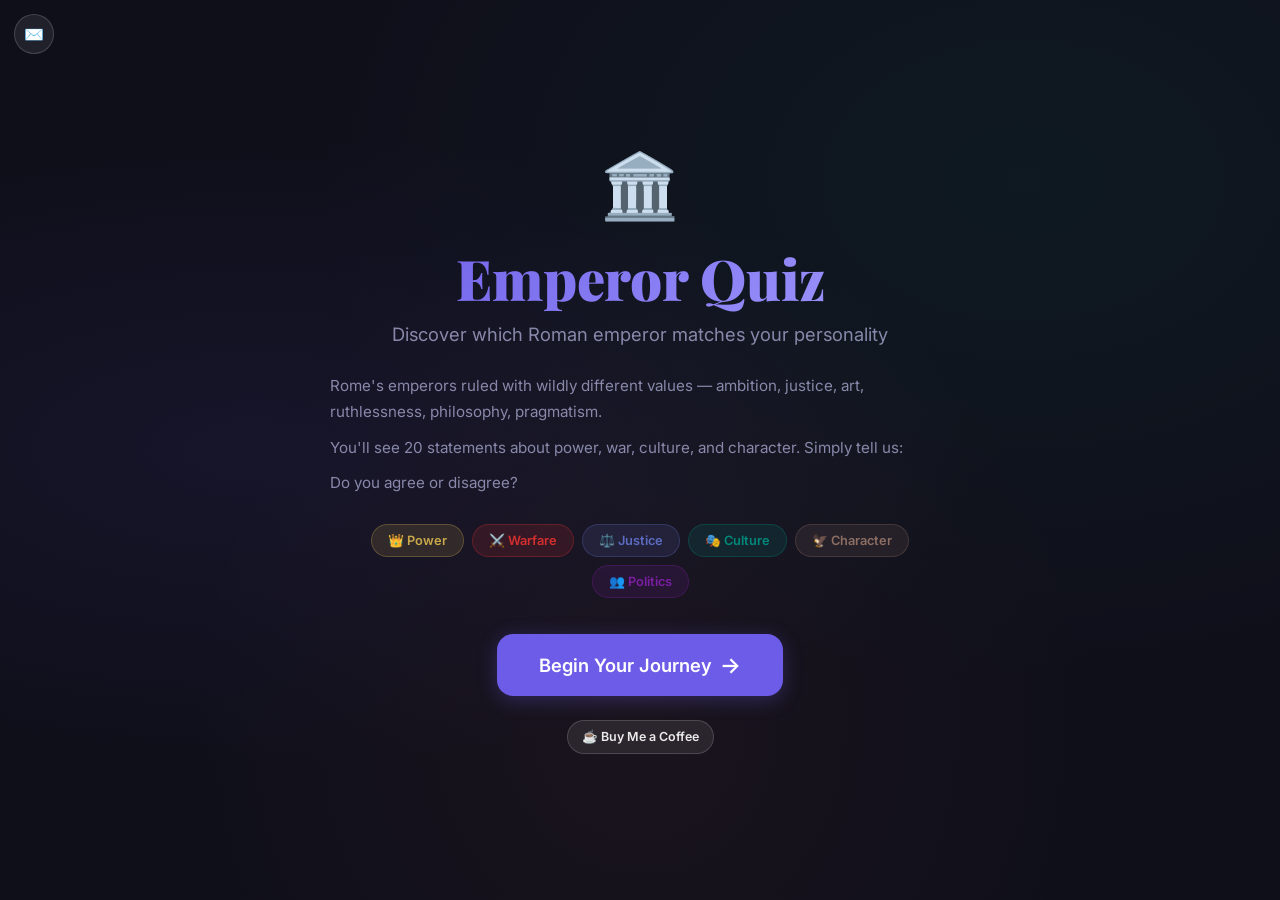
==== index.html @ 7d4acec6 "basic app" ====
<!DOCTYPE html>
<html lang="en">
<head>
  <meta charset="UTF-8">
  <meta name="viewport" content="width=device-width, initial-scale=1.0">
  <title>Emperor Quiz — Which Roman Emperor Are You?</title>
  <meta name="description" content="Take a 20-question interactive quiz to discover which Roman emperor matches your personality. From Augustus to Justinian, find your imperial identity.">

  <!-- SEO -->
  <meta name="keywords" content="roman emperor quiz, emperor personality quiz, which emperor are you, rome quiz, history quiz, roman empire, augustus, marcus aurelius, trajan">
  <meta name="author" content="Aaron Chernick">
  <meta name="robots" content="index, follow">
  <link rel="canonical" href="https://emperorquiz.dev" />

  <!-- Open Graph -->
  <meta property="og:type" content="website">
  <meta property="og:title" content="Emperor Quiz — Which Roman Emperor Are You?">
  <meta property="og:description" content="A 20-question interactive quiz that reveals which Roman emperor matches your personality. Power, warfare, justice, culture, character, or politics?">
  <meta property="og:url" content="https://emperorquiz.dev/">
  <meta property="og:site_name" content="Emperor Quiz">
  <meta property="og:image" content="https://emperorquiz.dev/og-image.png">
  <meta property="og:image:width" content="1200">
  <meta property="og:image:height" content="630">
  <meta property="og:image:alt" content="Emperor Quiz — Discover which Roman emperor matches your personality">

  <!-- Twitter Card -->
  <meta name="twitter:card" content="summary_large_image">
  <meta name="twitter:title" content="Emperor Quiz — Which Roman Emperor Are You?">
  <meta name="twitter:description" content="Take a quick quiz to discover which Roman emperor matches your values and leadership style.">
  <meta name="twitter:image" content="https://emperorquiz.dev/og-image.png">

  <!-- Favicon -->
  <link rel="icon" href="data:image/svg+xml,<svg xmlns='http://www.w3.org/2000/svg' viewBox='0 0 100 100'><text y='.9em' font-size='90'>🏛️</text></svg>">

  <!-- Theme -->
  <meta name="theme-color" content="#0f0f1a">
  <meta name="apple-mobile-web-app-status-bar-style" content="black-translucent">

  <!-- Preconnects -->
  <link rel="preconnect" href="https://fonts.googleapis.com">
  <link rel="preconnect" href="https://fonts.gstatic.com" crossorigin>
  <link rel="dns-prefetch" href="https://media.giphy.com">

  <!-- Styles -->
  <link rel="stylesheet" href="styles.css">
  <link href="https://fonts.googleapis.com/css2?family=Inter:wght@400;500;600;700;800;900&family=Playfair+Display:wght@700;800;900&display=swap" rel="stylesheet">

  <!-- Structured Data (JSON-LD) -->
  <script type="application/ld+json">
  {
    "@context": "https://schema.org",
    "@type": "WebApplication",
    "name": "Emperor Quiz",
    "description": "A 20-question interactive quiz that reveals which Roman emperor matches your personality and values.",
    "url": "https://emperorquiz.dev/",
    "applicationCategory": "EducationalApplication",
    "operatingSystem": "Any",
    "offers": {
      "@type": "Offer",
      "price": "0",
      "priceCurrency": "USD"
    },
    "author": {
      "@type": "Person",
      "name": "Aaron Chernick"
    }
  }
  </script>

  <!-- Google Analytics (consent-gated) -->
  <script async src="https://www.googletagmanager.com/gtag/js?id=G-HDSSBSYD1J"></script>
  <script>
    window.dataLayer = window.dataLayer || [];
    function gtag(){dataLayer.push(arguments);}
    gtag('consent', 'default', {
      'analytics_storage': 'denied',
      'ad_storage': 'denied'
    });
    gtag('js', new Date());
    gtag('config', 'G-HDSSBSYD1J');
  </script>
</head>
<body>
<noscript>
  <div style="padding:2em;text-align:center;color:#eee;background:#1a1a2e;min-height:100vh;display:flex;align-items:center;justify-content:center;">
    <p>Emperor Quiz requires JavaScript to run. Please enable JavaScript in your browser settings.</p>
  </div>
</noscript>
<script>
  window.appReady = fetch('/api/config')
    .then(res => res.json())
    .then(config => { window.APP_CONFIG = config; });
</script>
  <div id="start-screen" class="screen">
    <button id="email-btn" class="btn btn-email-corner" aria-label="Email the developer" title="Email the developer">✉️</button>
    <div class="start-container">
      <div class="start-icon">🏛️</div>
      <h1 class="start-title">Emperor Quiz</h1>
      <p class="start-subtitle">Discover which Roman emperor matches your personality</p>
      <div class="start-description">
        <p>Rome's emperors ruled with wildly different values — ambition, justice, art, ruthlessness, philosophy, pragmatism.</p>
        <p>You'll see 20 statements about power, war, culture, and character. Simply tell us:</p>
        <p>Do you agree or disagree?</p>
      </div>
      <div class="branch-preview">
        <span class="branch-pill" style="--pill-color: #C9A84C">👑 Power</span>
        <span class="branch-pill" style="--pill-color: #D32F2F">⚔️ Warfare</span>
        <span class="branch-pill" style="--pill-color: #5C6BC0">⚖️ Justice</span>
        <span class="branch-pill" style="--pill-color: #00897B">🎭 Culture</span>
        <span class="branch-pill" style="--pill-color: #8D6E63">🦅 Character</span>
        <span class="branch-pill" style="--pill-color: #7B1FA2">👥 Politics</span>
      </div>
      <button id="start-btn" class="btn btn-primary btn-large" aria-label="Begin the emperor quiz">
        Begin Your Journey
        <span class="btn-arrow" aria-hidden="true">→</span>
      </button>
      <div class="start-footer">
        <a href="https://buymeacoffee.com/aaronchernick" target="_blank" rel="noopener noreferrer" class="btn btn-coffee-pill">☕ Buy Me a Coffee</a>
      </div>
    </div>
  </div>

  <div id="game-screen" class="screen hidden">
    <div class="game-header">
      <div class="progress-bar">
        <div id="progress-fill" class="progress-fill"></div>
      </div>
      <div class="game-header-row">
        <span id="card-count" class="card-count">1 / 20</span>
        <button id="finish-btn" class="btn btn-finish">Finish Now →</button>
      </div>
    </div>

    <div class="card-container">
      <div id="question-card" class="question-card">
        <div id="card-branch" class="card-branch">👑 Power</div>
        <p id="card-text" class="card-text"></p>
        <p id="card-context" class="card-context"></p>
      </div>
    </div>

    <div class="action-prompt">Do you agree?</div>

    <div class="action-buttons">
      <button id="dislike-btn" class="btn btn-dislike" aria-label="I disagree"><span class="btn-icon" aria-hidden="true">👎</span></button>
      <button id="like-btn" class="btn btn-like" aria-label="I agree"><span class="btn-icon" aria-hidden="true">👍</span></button>
    </div>

    <div class="keyboard-hint" aria-hidden="true">← Left arrow: disagree · Right arrow: agree →</div>
  </div>

  <div id="results-screen" class="screen hidden">
    <div class="results-container">
      <div class="results-tabs">
        <button id="tab-results" class="tab-btn tab-active">Your Emperor</button>
        <button id="tab-stats" class="tab-btn">Stats & Insights</button>
      </div>

      <div id="results-tab-content" class="tab-content">
        <div class="results-header">
          <h2 class="results-label">Your Imperial Identity</h2>
          <h1 id="type-title" class="type-title"></h1>
          <p id="type-subtitle" class="type-subtitle"></p>
        </div>

        <div class="result-gif-container">
          <img id="result-gif" class="result-gif" src="" alt="Your emperor character" loading="lazy" />
        </div>

        <p id="type-description" class="type-description"></p>

        <div class="stats-section">
          <h3 class="stats-title">📊 Your Top Emperors</h3>
          <p id="total-stats" class="total-stats"></p>
          <div id="branch-stats" class="branch-stats"></div>
        </div>

        <button id="play-again-btn" class="btn btn-primary btn-large" aria-label="Play the quiz again">Play Again <span class="btn-arrow" aria-hidden="true">↻</span></button>

        <div id="emperor-traits-section" class="stats-section">
          <h3 class="stats-title">📜 Historical Context</h3>
          <p id="emperor-traits" class="type-description" style="margin-bottom:0;"></p>
        </div>
      </div>

      <div id="stats-tab-content" class="tab-content hidden">
        <div class="stats-page">
          <div class="stats-section">
            <h3 class="stats-title">🧠 Your Session</h3>
            <div class="stat-grid">
              <div class="stat-card"><div class="stat-value" id="stat-duration">—</div><div class="stat-label">Time to finish</div></div>
              <div class="stat-card"><div class="stat-value" id="stat-same-primary">—</div><div class="stat-label">share your emperor</div></div>
              <div class="stat-card"><div class="stat-value" id="stat-same-combo">—</div><div class="stat-label">share your exact combo</div></div>
            </div>
          </div>

          <div class="stats-section">
            <h3 class="stats-title">⏱️ Questions You Took Longest On</h3>
            <div id="user-slowest-questions" class="stat-list"></div>
          </div>

          <button id="play-again-btn-2" class="btn btn-primary btn-large" aria-label="Play the quiz again">Play Again <span class="btn-arrow" aria-hidden="true">↻</span></button>

          <div class="stats-section">
            <h3 class="stats-title">🌍 Global Stats</h3>
            <div class="stat-grid">
              <div class="stat-card"><div class="stat-value" id="stat-total-hits">—</div><div class="stat-label">total site visits</div></div>
              <div class="stat-card"><div class="stat-value" id="stat-total-starts">—</div><div class="stat-label">clicked start</div></div>
              <div class="stat-card"><div class="stat-value" id="stat-total-finishes">—</div><div class="stat-label">reached results</div></div>
              <div class="stat-card"><div class="stat-value" id="stat-total-replays">—</div><div class="stat-label">played again</div></div>
              <div class="stat-card"><div class="stat-value" id="stat-avg-questions">—</div><div class="stat-label">avg questions completed</div></div>
            </div>
          </div>

          <div class="stats-section">
            <h3 class="stats-title">🔥 Most Agreed With (All Users)</h3>
            <div id="global-most-popular" class="stat-list"></div>
          </div>

          <div class="stats-section">
            <h3 class="stats-title">🧊 Most Disagreed With (All Users)</h3>
            <div id="global-least-popular" class="stat-list"></div>
          </div>

          <div class="stats-section">
            <h3 class="stats-title">🐢 Longest Questions Across All Users</h3>
            <div id="global-slowest-questions" class="stat-list"></div>
          </div>
        </div>
      </div>
    </div>
  </div>

  <!-- GDPR Cookie Consent Banner -->
  <div id="cookie-consent-banner" class="cookie-banner hidden" role="dialog" aria-label="Cookie consent">
    <div class="cookie-banner-inner">
      <p class="cookie-text">We use cookies and analytics to improve your experience. Your data is anonymized and never sold.</p>
      <div class="cookie-actions">
        <button id="cookie-accept" class="btn btn-cookie-accept">Accept</button>
        <button id="cookie-reject" class="btn btn-cookie-reject">Decline</button>
      </div>
    </div>
  </div>

  <script src="config.local.js"></script>
  <script src="questions.js"></script>
  <script src="supabase.js"></script>
  <script src="gdpr.js"></script>
  <script src="app.js"></script>

  <!-- Vercel Analytics -->
  <script defer src="/_vercel/insights/script.js"></script>
  <!-- Vercel Speed Insights -->
  <script defer src="/_vercel/speed-insights/script.js"></script>
</body>
</html>
---- styles.css ----
/* ===== RESET & BASE ===== */
*, *::before, *::after {
  margin: 0;
  padding: 0;
  box-sizing: border-box;
}

:root {
  --bg: #0f0f1a;
  --bg-card: #1a1a2e;
  --bg-card-hover: #1f1f35;
  --text: #eaeaea;
  --text-muted: #8888aa;
  --accent: #6c5ce7;
  --accent-glow: rgba(108, 92, 231, 0.3);
  --like: #00b894;
  --like-glow: rgba(0, 184, 148, 0.3);
  --dislike: #e17055;
  --dislike-glow: rgba(225, 112, 85, 0.3);
  --finish: #f39c12;
  --finish-glow: rgba(243, 156, 18, 0.3);
  --radius: 16px;
  --radius-sm: 10px;
  --shadow: 0 8px 32px rgba(0,0,0,0.3);
  --transition: 0.3s cubic-bezier(0.4, 0, 0.2, 1);
}

html {
  font-size: 16px;
  -webkit-font-smoothing: antialiased;
}

body {
  font-family: 'Inter', -apple-system, BlinkMacSystemFont, sans-serif;
  background: var(--bg);
  color: var(--text);
  min-height: 100vh;
  overflow-x: hidden;
  background-image:
    radial-gradient(ellipse at 20% 50%, rgba(108, 92, 231, 0.08) 0%, transparent 50%),
    radial-gradient(ellipse at 80% 20%, rgba(0, 184, 148, 0.06) 0%, transparent 50%),
    radial-gradient(ellipse at 50% 80%, rgba(225, 112, 85, 0.05) 0%, transparent 50%);
}

.hidden {
  display: none !important;
}

.screen {
  min-height: 100vh;
  display: flex;
  align-items: center;
  justify-content: center;
  padding: 20px;
}

.btn {
  font-family: 'Inter', sans-serif;
  font-weight: 600;
  border: none;
  cursor: pointer;
  border-radius: var(--radius-sm);
  transition: all var(--transition);
  display: inline-flex;
  align-items: center;
  gap: 8px;
  position: relative;
  overflow: hidden;
}

.btn:active {
  transform: scale(0.96);
}

.btn-primary {
  background: var(--accent);
  color: white;
  padding: 16px 36px;
  font-size: 1.1rem;
  box-shadow: 0 4px 20px var(--accent-glow);
}

.btn-primary:hover {
  background: #7c6cf0;
  box-shadow: 0 6px 28px var(--accent-glow);
  transform: translateY(-2px);
}

.btn-large {
  padding: 18px 42px;
  font-size: 1.15rem;
  border-radius: var(--radius);
  min-height: 56px;
}

.btn-ghost {
  background: rgba(255,255,255,0.06);
  color: var(--text-muted);
  padding: 10px 20px;
  font-size: 0.85rem;
  border: 1px solid rgba(255,255,255,0.1);
  min-height: 44px;
}

.btn-ghost:hover {
  background: rgba(255,255,255,0.1);
  color: var(--text);
}

.btn-arrow {
  font-size: 1.2em;
  transition: transform var(--transition);
}

.btn:hover .btn-arrow {
  transform: translateX(4px);
}

.btn-finish {
  background: var(--finish);
  color: #1a1a2e;
  padding: 10px 20px;
  font-size: 0.9rem;
  font-weight: 700;
  border-radius: var(--radius-sm);
  box-shadow: 0 4px 16px var(--finish-glow);
  min-height: 44px;
}

.btn-finish:hover {
  background: #f5ab35;
  box-shadow: 0 6px 24px var(--finish-glow);
  transform: translateY(-1px);
}

.start-container {
  text-align: center;
  max-width: 620px;
  animation: fadeUp 0.8s ease-out;
}

.start-icon {
  font-size: 4rem;
  margin-bottom: 16px;
  animation: float 3s ease-in-out infinite;
}

@keyframes float {
  0%, 100% { transform: translateY(0); }
  50% { transform: translateY(-12px); }
}

.start-title {
  font-family: 'Playfair Display', serif;
  font-size: 3.5rem;
  font-weight: 900;
  background: linear-gradient(135deg, #6c5ce7, #a29bfe, #6c5ce7);
  background-size: 200% 200%;
  -webkit-background-clip: text;
  -webkit-text-fill-color: transparent;
  background-clip: text;
  animation: shimmer 3s ease-in-out infinite;
  margin-bottom: 8px;
}

@keyframes shimmer {
  0%, 100% { background-position: 0% 50%; }
  50% { background-position: 100% 50%; }
}

.start-subtitle {
  color: var(--text-muted);
  font-size: 1.15rem;
  margin-bottom: 28px;
}

.start-description {
  color: var(--text-muted);
  font-size: 0.95rem;
  line-height: 1.7;
  margin-bottom: 28px;
  text-align: left;
}

.start-description p {
  margin-bottom: 10px;
}

.branch-preview {
  display: flex;
  flex-wrap: wrap;
  gap: 8px;
  justify-content: center;
  margin-bottom: 36px;
}

.branch-pill {
  padding: 8px 16px;
  border-radius: 99px;
  font-size: 0.8rem;
  font-weight: 600;
  background: color-mix(in srgb, var(--pill-color) 15%, transparent);
  color: var(--pill-color);
  border: 1px solid color-mix(in srgb, var(--pill-color) 30%, transparent);
}

.start-footer {
  display: flex;
  gap: 12px;
  justify-content: center;
  margin-top: 24px;
  flex-wrap: wrap;
}

.btn-coffee {
  text-decoration: none;
}

.btn-email-corner {
  position: fixed;
  top: 14px;
  left: 14px;
  z-index: 20;
  width: 40px;
  height: 40px;
  border-radius: 999px;
  background: rgba(255,255,255,0.08);
  color: var(--text);
  border: 1px solid rgba(255,255,255,0.16);
  display: inline-flex;
  align-items: center;
  justify-content: center;
  font-size: 1rem;
  min-height: 40px;
}

.btn-email-corner:hover {
  background: rgba(255,255,255,0.14);
}

.btn-coffee-pill {
  text-decoration: none;
  background: rgba(255,255,255,0.08);
  color: var(--text);
  border: 1px solid rgba(255,255,255,0.16);
  border-radius: 999px;
  padding: 8px 14px;
  font-size: 0.78rem;
  min-height: 34px;
  line-height: 1;
}

/* fixed bottom-center on start screen */
.fixed-bottom {
  position: fixed;
  bottom: 5%;
  left: 50%;
  transform: translateX(-50%);
  z-index: 30;
  box-shadow: 0 8px 24px rgba(0,0,0,0.35);
}

/* make sure it hides on other screens if needed */
#game-screen .btn-coffee-pill,
#results-screen .btn-coffee-pill {
  display: none;
}

#game-screen {
  flex-direction: column;
  padding: 16px 20px;
  gap: 0;
}

.game-header {
  width: 100%;
  max-width: 520px;
  margin: 0 auto;
}

.progress-bar {
  width: 100%;
  height: 4px;
  background: rgba(255,255,255,0.08);
  border-radius: 99px;
  overflow: hidden;
  margin-bottom: 12px;
}

.progress-fill {
  height: 100%;
  background: linear-gradient(90deg, var(--accent), #a29bfe);
  border-radius: 99px;
  transition: width 0.5s cubic-bezier(0.4, 0, 0.2, 1);
  width: 0%;
}

.game-header-row {
  display: flex;
  justify-content: space-between;
  align-items: center;
  margin-bottom: 20px;
}

.card-count {
  font-size: 0.85rem;
  color: var(--text-muted);
  font-weight: 600;
}

.card-container {
  flex: 1;
  display: flex;
  align-items: center;
  justify-content: center;
  width: 100%;
  max-width: 520px;
  margin: 0 auto;
  perspective: 1000px;
}

.question-card {
  background: var(--bg-card);
  border: 1px solid rgba(255,255,255,0.08);
  border-radius: var(--radius);
  padding: 36px 28px;
  width: 100%;
  box-shadow: var(--shadow);
  transition: transform 0.4s cubic-bezier(0.4, 0, 0.2, 1), opacity 0.4s ease;
  will-change: transform, opacity;
}

.card-enter {
  transform: translateY(40px) scale(0.95);
  opacity: 0;
}

.card-exit-left {
  transform: translateX(-120%) rotate(-8deg);
  opacity: 0;
}

.card-exit-right {
  transform: translateX(120%) rotate(8deg);
  opacity: 0;
}

.card-branch {
  display: inline-block;
  padding: 5px 14px;
  border-radius: 99px;
  font-size: 0.75rem;
  font-weight: 700;
  color: white;
  margin-bottom: 20px;
  letter-spacing: 0.02em;
}

.card-text {
  font-size: 1.2rem;
  line-height: 1.65;
  font-weight: 500;
  margin-bottom: 18px;
  color: var(--text);
}

.card-context {
  font-size: 0.85rem;
  color: var(--text-muted);
  font-style: italic;
  line-height: 1.5;
  padding-top: 16px;
  border-top: 1px solid rgba(255,255,255,0.06);
}

.action-prompt {
  text-align: center;
  font-size: 1rem;
  font-weight: 700;
  color: var(--text);
  margin-top: 20px;
  margin-bottom: 8px;
}

.action-buttons {
  display: flex;
  gap: 16px;
  width: 100%;
  max-width: 520px;
  margin: 8px auto 0;
}

.btn-like, .btn-dislike {
  flex: 1;
  padding: 20px 24px;
  border-radius: var(--radius);
  font-size: 1.6rem;
  display: flex;
  align-items: center;
  justify-content: center;
  min-height: 64px;
}

.btn-like {
  background: rgba(0, 184, 148, 0.12);
  color: var(--like);
  border: 1px solid rgba(0, 184, 148, 0.25);
}

.btn-like:hover {
  background: rgba(0, 184, 148, 0.2);
  box-shadow: 0 4px 20px var(--like-glow);
  transform: translateY(-2px);
}

.btn-dislike {
  background: rgba(225, 112, 85, 0.12);
  color: var(--dislike);
  border: 1px solid rgba(225, 112, 85, 0.25);
}

.btn-dislike:hover {
  background: rgba(225, 112, 85, 0.2);
  box-shadow: 0 4px 20px var(--dislike-glow);
  transform: translateY(-2px);
}

.btn-icon {
  font-size: 1.6rem;
}

.btn-flash {
  animation: flash 0.3s ease;
}

@keyframes flash {
  0% { filter: brightness(1); }
  50% { filter: brightness(1.6); }
  100% { filter: brightness(1); }
}

.keyboard-hint {
  text-align: center;
  font-size: 0.75rem;
  color: rgba(255,255,255,0.2);
  margin-top: 16px;
}

#results-screen {
  padding: 40px 20px;
  align-items: flex-start;
}

.results-container {
  max-width: 700px;
  width: 100%;
  margin: 0 auto;
}

.results-tabs {
  display: flex;
  gap: 4px;
  background: rgba(255,255,255,0.06);
  border-radius: var(--radius-sm);
  padding: 4px;
  margin-bottom: 32px;
}

.tab-btn {
  flex: 1;
  padding: 12px 16px;
  border: none;
  background: transparent;
  color: var(--text-muted);
  font-family: 'Inter', sans-serif;
  font-size: 0.9rem;
  font-weight: 600;
  cursor: pointer;
  border-radius: 8px;
  transition: all var(--transition);
  min-height: 44px;
}

.tab-btn:hover {
  color: var(--text);
}

.tab-active {
  background: var(--accent);
  color: white;
  box-shadow: 0 2px 12px var(--accent-glow);
}

.tab-content {
  animation: fadeUp 0.4s ease-out;
}

@keyframes fadeUp {
  from {
    opacity: 0;
    transform: translateY(24px);
  }
  to {
    opacity: 1;
    transform: translateY(0);
  }
}

.results-header {
  text-align: center;
}

.results-label {
  font-size: 0.85rem;
  text-transform: uppercase;
  letter-spacing: 0.15em;
  color: var(--text-muted);
  margin-bottom: 12px;
}

.type-title {
  font-family: 'Playfair Display', serif;
  font-size: 2.4rem;
  font-weight: 900;
  margin-bottom: 8px;
  line-height: 1.2;
  background: linear-gradient(135deg, var(--accent), #a29bfe, var(--like));
  -webkit-background-clip: text;
  -webkit-text-fill-color: transparent;
  background-clip: text;
}

.type-subtitle {
  color: var(--text-muted);
  font-size: 1.05rem;
  margin-bottom: 24px;
  font-weight: 600;
}

.result-gif-container {
  margin: 24px auto;
  border-radius: var(--radius);
  overflow: hidden;
  box-shadow: var(--shadow);
  max-width: 320px;
  border: 1px solid rgba(255,255,255,0.08);
}

.result-gif {
  width: 100%;
  display: block;
  min-height: 200px;
  background: var(--bg-card);
}

.type-description {
  font-size: 1.05rem;
  line-height: 1.7;
  color: var(--text-muted);
  margin-bottom: 40px;
  max-width: 560px;
  margin-left: auto;
  margin-right: auto;
  text-align: center;
  white-space: pre-line;
}

.stats-section,
.books-section {
  background: var(--bg-card);
  border-radius: var(--radius);
  padding: 28px 24px;
  margin-bottom: 28px;
  border: 1px solid rgba(255,255,255,0.06);
  text-align: left;
}

.stats-title {
  font-size: 1rem;
  font-weight: 700;
  margin-bottom: 16px;
  text-align: center;
}

.total-stats,
.books-intro {
  text-align: center;
  font-size: 0.85rem;
  color: var(--text-muted);
  margin-bottom: 20px;
}

.branch-stats,
.book-list,
.stat-list {
  display: flex;
  flex-direction: column;
  gap: 14px;
}

.branch-stat-header {
  display: flex;
  justify-content: space-between;
  margin-bottom: 6px;
}

.branch-stat-name {
  font-weight: 600;
  font-size: 0.9rem;
}

.branch-stat-count {
  font-size: 0.8rem;
  color: var(--text-muted);
}

.stat-bar-container {
  display: flex;
  height: 28px;
  border-radius: 6px;
  overflow: hidden;
  background: rgba(255,255,255,0.04);
}

.stat-bar {
  display: flex;
  align-items: center;
  justify-content: center;
  font-size: 0.75rem;
  font-weight: 600;
  color: white;
  transition: width 0.8s cubic-bezier(0.4, 0, 0.2, 1);
}

.stat-bar-dislike {
  background: rgba(255,255,255,0.08);
  color: var(--text-muted);
}

.book-card {
  padding: 16px;
  background: rgba(255,255,255,0.04);
  border-radius: var(--radius-sm);
  border-left: 3px solid var(--accent);
}

.book-link {
  text-decoration: none;
  color: inherit;
  display: block;
}

.book-branch-label {
  font-size: 0.7rem;
  font-weight: 700;
  text-transform: uppercase;
  letter-spacing: 0.1em;
  color: var(--text-muted);
  margin-bottom: 6px;
}

.book-title {
  font-size: 1rem;
  font-weight: 700;
  margin-bottom: 2px;
}

.book-author {
  font-size: 0.85rem;
  color: var(--text-muted);
  margin-bottom: 8px;
}

.book-hook {
  font-size: 0.85rem;
  color: var(--text-muted);
  line-height: 1.5;
  font-style: italic;
}

.stat-grid {
  display: grid;
  grid-template-columns: repeat(auto-fit, minmax(140px, 1fr));
  gap: 12px;
}

.stat-card {
  background: rgba(255,255,255,0.04);
  border-radius: var(--radius-sm);
  padding: 16px;
  text-align: center;
}

.stat-value {
  font-size: 1.8rem;
  font-weight: 900;
  color: var(--accent);
  margin-bottom: 4px;
}

.stat-label {
  font-size: 0.75rem;
  color: var(--text-muted);
  line-height: 1.3;
}

.stat-list-item {
  padding: 12px 16px;
  background: rgba(255,255,255,0.04);
  border-radius: var(--radius-sm);
  font-size: 0.85rem;
  line-height: 1.5;
}

.stat-list-item strong {
  color: var(--text);
}

.stat-list-item .stat-detail {
  color: var(--text-muted);
  font-size: 0.8rem;
  margin-top: 4px;
}

.stat-list-item .stat-highlight {
  color: var(--accent);
  font-weight: 700;
}

#play-again-btn,
#play-again-btn-2 {
  display: flex;
  margin: 0 auto;
  margin-bottom: 28px;
}

@media (max-width: 600px) {
  #play-again-btn,
  #play-again-btn-2 {
    margin-bottom: 20px;
  }
}

@media (max-width: 600px) {
  .start-title { font-size: 2.4rem; }
  .card-text { font-size: 1.05rem; }
  .question-card { padding: 28px 22px; }
  .type-title { font-size: 1.8rem; }
  .action-buttons { gap: 12px; }
  .btn-like, .btn-dislike { padding: 18px 16px; min-height: 60px; }
  .btn-icon { font-size: 1.8rem; }
  .btn-large { width: 100%; justify-content: center; padding: 18px 24px; min-height: 56px; }
  .keyboard-hint { display: none; }
  .stat-grid { grid-template-columns: repeat(2, 1fr); }
  .start-footer { flex-direction: column; align-items: center; }
  .start-footer .btn { width: auto; justify-content: center; min-height: 34px; }
  .btn-email-corner { top: 10px; left: 10px; width: 38px; height: 38px; min-height: 38px; }
}

@media (pointer: coarse) {
  .btn { min-height: 44px; }
}

::-webkit-scrollbar { width: 6px; }
::-webkit-scrollbar-track { background: transparent; }
::-webkit-scrollbar-thumb { background: rgba(255,255,255,0.12); border-radius: 99px; }
::-webkit-scrollbar-thumb:hover { background: rgba(255,255,255,0.2); }

/* Keyboard focus indicator */
.btn:focus-visible,
.tab-btn:focus-visible {
  outline: 2px solid var(--accent);
  outline-offset: 2px;
}

/* Reduced motion */
@media (prefers-reduced-motion: reduce) {
  *, *::before, *::after {
    animation-duration: 0.01ms !important;
    animation-iteration-count: 1 !important;
    transition-duration: 0.01ms !important;
  }
}
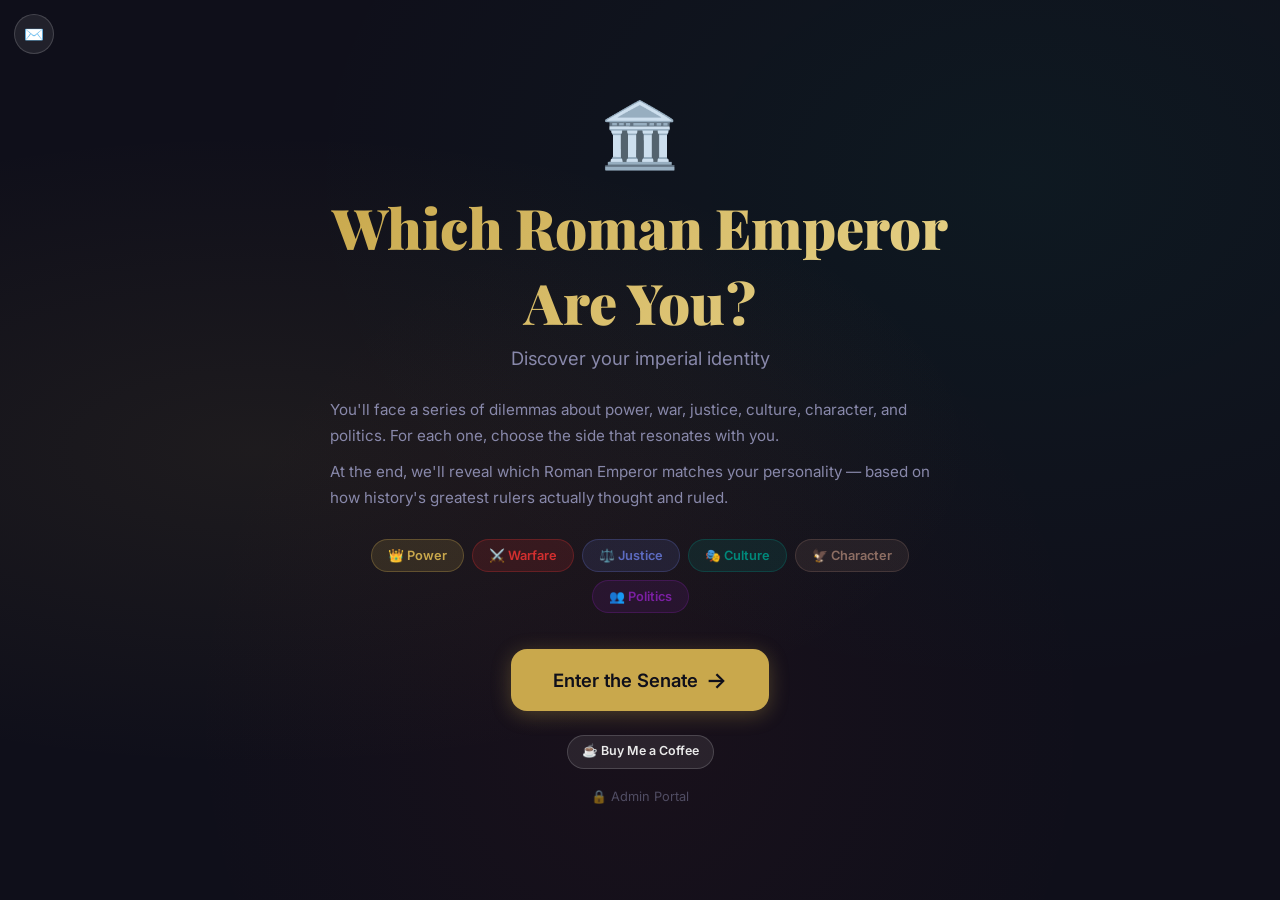
==== commit 1cc369e9: "updated ux and logic" ====
--- a/index.html
+++ b/index.html
@@ -4,7 +4,7 @@
   <meta charset="UTF-8">
   <meta name="viewport" content="width=device-width, initial-scale=1.0">
   <title>Emperor Quiz — Which Roman Emperor Are You?</title>
-  <meta name="description" content="Take a 20-question interactive quiz to discover which Roman emperor matches your personality. From Augustus to Justinian, find your imperial identity.">
+  <meta name="description" content="Take a 30-question interactive quiz to discover which Roman emperor matches your personality. From Augustus to Justinian, find your imperial identity.">
 
   <!-- SEO -->
   <meta name="keywords" content="roman emperor quiz, emperor personality quiz, which emperor are you, rome quiz, history quiz, roman empire, augustus, marcus aurelius, trajan">
@@ -15,7 +15,7 @@
   <!-- Open Graph -->
   <meta property="og:type" content="website">
   <meta property="og:title" content="Emperor Quiz — Which Roman Emperor Are You?">
-  <meta property="og:description" content="A 20-question interactive quiz that reveals which Roman emperor matches your personality. Power, warfare, justice, culture, character, or politics?">
+  <meta property="og:description" content="A 30-question interactive quiz that reveals which Roman emperor matches your personality. Power, warfare, justice, culture, character, or politics?">
   <meta property="og:url" content="https://emperorquiz.dev/">
   <meta property="og:site_name" content="Emperor Quiz">
   <meta property="og:image" content="https://emperorquiz.dev/og-image.png">
@@ -51,7 +51,7 @@
     "@context": "https://schema.org",
     "@type": "WebApplication",
     "name": "Emperor Quiz",
-    "description": "A 20-question interactive quiz that reveals which Roman emperor matches your personality and values.",
+    "description": "A 30-question interactive quiz that reveals which Roman emperor matches your personality and values.",
     "url": "https://emperorquiz.dev/",
     "applicationCategory": "EducationalApplication",
     "operatingSystem": "Any",
@@ -95,12 +95,13 @@
     <button id="email-btn" class="btn btn-email-corner" aria-label="Email the developer" title="Email the developer">✉️</button>
     <div class="start-container">
       <div class="start-icon">🏛️</div>
-      <h1 class="start-title">Emperor Quiz</h1>
-      <p class="start-subtitle">Discover which Roman emperor matches your personality</p>
+      <h1 class="start-title">Which Roman Emperor Are You?</h1>
+      <p class="start-subtitle">Discover your imperial identity</p>
       <div class="start-description">
-        <p>Rome's emperors ruled with wildly different values — ambition, justice, art, ruthlessness, philosophy, pragmatism.</p>
-        <p>You'll see 20 statements about power, war, culture, and character. Simply tell us:</p>
-        <p>Do you agree or disagree?</p>
+        <p>You'll face a series of dilemmas about power, war, justice, culture, character, and politics.
+           For each one, choose the side that resonates with you.</p>
+        <p>At the end, we'll reveal which Roman Emperor matches your personality —
+           based on how history's greatest rulers actually thought and ruled.</p>
       </div>
       <div class="branch-preview">
         <span class="branch-pill" style="--pill-color: #C9A84C">👑 Power</span>
@@ -111,12 +112,15 @@
         <span class="branch-pill" style="--pill-color: #7B1FA2">👥 Politics</span>
       </div>
       <button id="start-btn" class="btn btn-primary btn-large" aria-label="Begin the emperor quiz">
-        Begin Your Journey
+        Enter the Senate
         <span class="btn-arrow" aria-hidden="true">→</span>
       </button>
       <div class="start-footer">
         <a href="https://buymeacoffee.com/aaronchernick" target="_blank" rel="noopener noreferrer" class="btn btn-coffee-pill">☕ Buy Me a Coffee</a>
       </div>
+      <div class="admin-link-container">
+        <a href="admin.html" class="admin-link">🔒 Admin Portal</a>
+      </div>
     </div>
   </div>
 
@@ -126,7 +130,7 @@
         <div id="progress-fill" class="progress-fill"></div>
       </div>
       <div class="game-header-row">
-        <span id="card-count" class="card-count">1 / 20</span>
+        <span id="card-count" class="card-count">1 / 30</span>
         <button id="finish-btn" class="btn btn-finish">Finish Now →</button>
       </div>
     </div>
@@ -139,11 +143,15 @@
       </div>
     </div>
 
-    <div class="action-prompt">Do you agree?</div>
-
     <div class="action-buttons">
-      <button id="dislike-btn" class="btn btn-dislike" aria-label="I disagree"><span class="btn-icon" aria-hidden="true">👎</span></button>
-      <button id="like-btn" class="btn btn-like" aria-label="I agree"><span class="btn-icon" aria-hidden="true">👍</span></button>
+      <button id="dislike-btn" class="btn btn-dislike" aria-label="I disagree">
+        <span class="btn-icon" aria-hidden="true">👎</span>
+        <span id="dislike-btn-text" class="btn-label">Disagree</span>
+      </button>
+      <button id="like-btn" class="btn btn-like" aria-label="I agree">
+        <span class="btn-icon" aria-hidden="true">👍</span>
+        <span id="like-btn-text" class="btn-label">Agree</span>
+      </button>
     </div>
 
     <div class="keyboard-hint" aria-hidden="true">← Left arrow: disagree · Right arrow: agree →</div>
@@ -158,21 +166,29 @@
 
       <div id="results-tab-content" class="tab-content">
         <div class="results-header">
-          <h2 class="results-label">Your Imperial Identity</h2>
-          <h1 id="type-title" class="type-title"></h1>
-          <p id="type-subtitle" class="type-subtitle"></p>
+          <h2 class="results-label">Your Roman Emperor</h2>
+          <div id="emperor-icon-large" class="emperor-icon-large">🏛️</div>
+          <h1 id="emperor-name" class="type-title">Augustus</h1>
+          <p id="emperor-reign" class="emperor-reign">27 BC – 14 AD</p>
+          <p id="emperor-title-sub" class="emperor-title-sub">The Architect of Empire</p>
+          <p id="emperor-tagline" class="type-subtitle">Patient · Strategic · Visionary · Disciplined</p>
         </div>
 
         <div class="result-gif-container">
           <img id="result-gif" class="result-gif" src="" alt="Your emperor character" loading="lazy" />
         </div>
 
-        <p id="type-description" class="type-description"></p>
+        <p id="emperor-description" class="type-description"></p>
 
         <div class="stats-section">
-          <h3 class="stats-title">📊 Your Top Emperors</h3>
+          <h3 class="stats-title">🏆 Your Emperor Ranking</h3>
           <p id="total-stats" class="total-stats"></p>
-          <div id="branch-stats" class="branch-stats"></div>
+          <div id="emperor-ranking" class="emperor-ranking"></div>
+        </div>
+
+        <div class="stats-section">
+          <h3 class="stats-title">📊 Category Breakdown</h3>
+          <div id="category-stats" class="branch-stats"></div>
         </div>
 
         <button id="play-again-btn" class="btn btn-primary btn-large" aria-label="Play the quiz again">Play Again <span class="btn-arrow" aria-hidden="true">↻</span></button>
@@ -213,17 +229,17 @@
           </div>
 
           <div class="stats-section">
-            <h3 class="stats-title">🔥 Most Agreed With (All Users)</h3>
+            <h3 class="stats-title">🔥 Most Agreed With</h3>
             <div id="global-most-popular" class="stat-list"></div>
           </div>
 
           <div class="stats-section">
-            <h3 class="stats-title">🧊 Most Disagreed With (All Users)</h3>
+            <h3 class="stats-title">🧊 Most Disagreed With</h3>
             <div id="global-least-popular" class="stat-list"></div>
           </div>
 
           <div class="stats-section">
-            <h3 class="stats-title">🐢 Longest Questions Across All Users</h3>
+            <h3 class="stats-title">🐢 Longest Response Times</h3>
             <div id="global-slowest-questions" class="stat-list"></div>
           </div>
         </div>
--- a/styles.css
+++ b/styles.css
@@ -11,8 +11,8 @@
   --bg-card-hover: #1f1f35;
   --text: #eaeaea;
   --text-muted: #8888aa;
-  --accent: #6c5ce7;
-  --accent-glow: rgba(108, 92, 231, 0.3);
+  --accent: #C9A84C;
+  --accent-glow: rgba(201, 168, 76, 0.3);
   --like: #00b894;
   --like-glow: rgba(0, 184, 148, 0.3);
   --dislike: #e17055;
@@ -37,9 +37,9 @@
   min-height: 100vh;
   overflow-x: hidden;
   background-image:
-    radial-gradient(ellipse at 20% 50%, rgba(108, 92, 231, 0.08) 0%, transparent 50%),
+    radial-gradient(ellipse at 20% 50%, rgba(201, 168, 76, 0.08) 0%, transparent 50%),
     radial-gradient(ellipse at 80% 20%, rgba(0, 184, 148, 0.06) 0%, transparent 50%),
-    radial-gradient(ellipse at 50% 80%, rgba(225, 112, 85, 0.05) 0%, transparent 50%);
+    radial-gradient(ellipse at 50% 80%, rgba(211, 47, 47, 0.05) 0%, transparent 50%);
 }
 
 .hidden {
@@ -74,14 +74,14 @@
 
 .btn-primary {
   background: var(--accent);
-  color: white;
+  color: #0f0f1a;
   padding: 16px 36px;
   font-size: 1.1rem;
   box-shadow: 0 4px 20px var(--accent-glow);
 }
 
 .btn-primary:hover {
-  background: #7c6cf0;
+  background: #d4b85c;
   box-shadow: 0 6px 28px var(--accent-glow);
   transform: translateY(-2px);
 }
@@ -154,7 +154,7 @@
   font-family: 'Playfair Display', serif;
   font-size: 3.5rem;
   font-weight: 900;
-  background: linear-gradient(135deg, #6c5ce7, #a29bfe, #6c5ce7);
+  background: linear-gradient(135deg, #C9A84C, #E8D48B, #C9A84C);
   background-size: 200% 200%;
   -webkit-background-clip: text;
   -webkit-text-fill-color: transparent;
@@ -289,7 +289,7 @@
 
 .progress-fill {
   height: 100%;
-  background: linear-gradient(90deg, var(--accent), #a29bfe);
+  background: linear-gradient(90deg, var(--accent), #E8D48B);
   border-radius: 99px;
   transition: width 0.5s cubic-bezier(0.4, 0, 0.2, 1);
   width: 0%;
@@ -373,32 +373,24 @@
   border-top: 1px solid rgba(255,255,255,0.06);
 }
 
-.action-prompt {
-  text-align: center;
-  font-size: 1rem;
-  font-weight: 700;
-  color: var(--text);
-  margin-top: 20px;
-  margin-bottom: 8px;
-}
-
 .action-buttons {
   display: flex;
   gap: 16px;
   width: 100%;
   max-width: 520px;
-  margin: 8px auto 0;
+  margin: 24px auto 0;
 }
 
 .btn-like, .btn-dislike {
   flex: 1;
-  padding: 20px 24px;
+  padding: 16px 20px;
   border-radius: var(--radius);
-  font-size: 1.6rem;
+  font-size: 0.95rem;
   display: flex;
   align-items: center;
   justify-content: center;
-  min-height: 64px;
+  gap: 10px;
+  min-height: 56px;
 }
 
 .btn-like {
@@ -426,7 +418,11 @@
 }
 
 .btn-icon {
-  font-size: 1.6rem;
+  font-size: 1.3rem;
+}
+
+.btn-label {
+  font-weight: 600;
 }
 
 .btn-flash {
@@ -487,7 +483,7 @@
 
 .tab-active {
   background: var(--accent);
-  color: white;
+  color: #0f0f1a;
   box-shadow: 0 2px 12px var(--accent-glow);
 }
 
@@ -518,16 +514,38 @@
   margin-bottom: 12px;
 }
 
+.emperor-icon-large {
+  font-size: 4rem;
+  margin-bottom: 12px;
+}
+
+.emperor-reign {
+  font-size: 0.9rem;
+  color: var(--accent);
+  font-weight: 600;
+  letter-spacing: 0.05em;
+  margin-bottom: 4px;
+}
+
+.emperor-title-sub {
+  font-size: 1.1rem;
+  color: var(--text-muted);
+  font-style: italic;
+  margin-bottom: 8px;
+}
+
 .type-title {
   font-family: 'Playfair Display', serif;
   font-size: 2.4rem;
   font-weight: 900;
   margin-bottom: 8px;
   line-height: 1.2;
-  background: linear-gradient(135deg, var(--accent), #a29bfe, var(--like));
+  background: linear-gradient(135deg, #C9A84C, #E8D48B, #C9A84C);
+  background-size: 200% 200%;
   -webkit-background-clip: text;
   -webkit-text-fill-color: transparent;
   background-clip: text;
+  animation: shimmer 3s ease-in-out infinite;
 }
 
 .type-subtitle {
@@ -734,6 +752,107 @@
   margin-bottom: 28px;
 }
 
+/* ===== EMPEROR RANKING ===== */
+.emperor-ranking {
+  display: flex;
+  flex-direction: column;
+  gap: 12px;
+}
+
+.ranking-item {
+  background: rgba(255,255,255,0.02);
+  border-radius: var(--radius-sm);
+  padding: 12px 16px;
+  border: 1px solid rgba(255,255,255,0.04);
+}
+
+.ranking-top {
+  background: rgba(201, 168, 76, 0.08);
+  border-color: rgba(201, 168, 76, 0.2);
+}
+
+.ranking-header {
+  display: flex;
+  align-items: center;
+  gap: 10px;
+  margin-bottom: 8px;
+}
+
+.ranking-position {
+  font-weight: 800;
+  font-size: 0.85rem;
+  color: var(--text-muted);
+  min-width: 28px;
+}
+
+.ranking-top .ranking-position {
+  font-size: 1.1rem;
+}
+
+.ranking-name {
+  flex: 1;
+  font-weight: 600;
+  font-size: 0.9rem;
+}
+
+.ranking-top .ranking-name {
+  color: var(--accent);
+}
+
+.ranking-score {
+  font-size: 0.8rem;
+  color: var(--text-muted);
+  font-weight: 600;
+}
+
+.ranking-bar-container {
+  height: 6px;
+  background: rgba(255,255,255,0.06);
+  border-radius: 99px;
+  overflow: hidden;
+}
+
+.ranking-bar {
+  height: 100%;
+  border-radius: 99px;
+  transition: width 0.8s cubic-bezier(0.4, 0, 0.2, 1);
+}
+
+/* ===== ADMIN LINK ===== */
+.admin-link-container {
+  margin-top: 16px;
+}
+
+.admin-link {
+  color: var(--text-muted);
+  font-size: 0.8rem;
+  text-decoration: none;
+  opacity: 0.5;
+  transition: opacity var(--transition);
+}
+
+.admin-link:hover {
+  opacity: 1;
+  color: var(--accent);
+}
+
+/* ===== RESULTS ANIMATION ===== */
+.results-animate .results-header {
+  animation: fadeUp 0.6s ease-out;
+}
+
+.results-animate .result-gif-container {
+  animation: fadeUp 0.8s ease-out;
+}
+
+.results-animate .type-description {
+  animation: fadeUp 1s ease-out;
+}
+
+.results-animate .stats-section {
+  animation: fadeUp 1.2s ease-out;
+}
+
 @media (max-width: 600px) {
   #play-again-btn,
   #play-again-btn-2 {
@@ -746,9 +865,9 @@
   .card-text { font-size: 1.05rem; }
   .question-card { padding: 28px 22px; }
   .type-title { font-size: 1.8rem; }
-  .action-buttons { gap: 12px; }
-  .btn-like, .btn-dislike { padding: 18px 16px; min-height: 60px; }
-  .btn-icon { font-size: 1.8rem; }
+  .action-buttons { gap: 10px; }
+  .btn-like, .btn-dislike { padding: 14px 10px; min-height: 52px; font-size: 0.85rem; }
+  .btn-icon { font-size: 1.2rem; }
   .btn-large { width: 100%; justify-content: center; padding: 18px 24px; min-height: 56px; }
   .keyboard-hint { display: none; }
   .stat-grid { grid-template-columns: repeat(2, 1fr); }
@@ -771,6 +890,94 @@
 .tab-btn:focus-visible {
   outline: 2px solid var(--accent);
   outline-offset: 2px;
+}
+
+/* ===== GDPR COOKIE CONSENT BANNER ===== */
+.cookie-banner {
+  position: fixed;
+  bottom: 0;
+  left: 0;
+  right: 0;
+  z-index: 9999;
+  background: var(--bg-card);
+  border-top: 1px solid rgba(255, 255, 255, 0.1);
+  box-shadow: 0 -4px 24px rgba(0, 0, 0, 0.4);
+  animation: slideUp 0.4s ease-out;
+}
+
+@keyframes slideUp {
+  from { transform: translateY(100%); opacity: 0; }
+  to { transform: translateY(0); opacity: 1; }
+}
+
+.cookie-banner-inner {
+  max-width: 800px;
+  margin: 0 auto;
+  padding: 20px 24px;
+  display: flex;
+  align-items: center;
+  justify-content: space-between;
+  gap: 20px;
+  flex-wrap: wrap;
+}
+
+.cookie-text {
+  font-size: 0.85rem;
+  color: var(--text-muted);
+  line-height: 1.5;
+  flex: 1;
+  min-width: 200px;
+}
+
+.cookie-actions {
+  display: flex;
+  gap: 10px;
+  flex-shrink: 0;
+}
+
+.btn-cookie-accept {
+  background: var(--accent);
+  color: #0f0f1a;
+  padding: 10px 20px;
+  font-size: 0.85rem;
+  font-weight: 700;
+  border: none;
+  border-radius: var(--radius-sm);
+  cursor: pointer;
+  transition: all var(--transition);
+}
+
+.btn-cookie-accept:hover {
+  filter: brightness(1.1);
+  transform: translateY(-1px);
+}
+
+.btn-cookie-reject {
+  background: rgba(255, 255, 255, 0.06);
+  color: var(--text-muted);
+  padding: 10px 20px;
+  font-size: 0.85rem;
+  font-weight: 600;
+  border: 1px solid rgba(255, 255, 255, 0.1);
+  border-radius: var(--radius-sm);
+  cursor: pointer;
+  transition: all var(--transition);
+}
+
+.btn-cookie-reject:hover {
+  background: rgba(255, 255, 255, 0.1);
+  color: var(--text);
+}
+
+@media (max-width: 500px) {
+  .cookie-banner-inner {
+    flex-direction: column;
+    text-align: center;
+  }
+  .cookie-actions {
+    width: 100%;
+    justify-content: center;
+  }
 }
 
 /* Reduced motion */
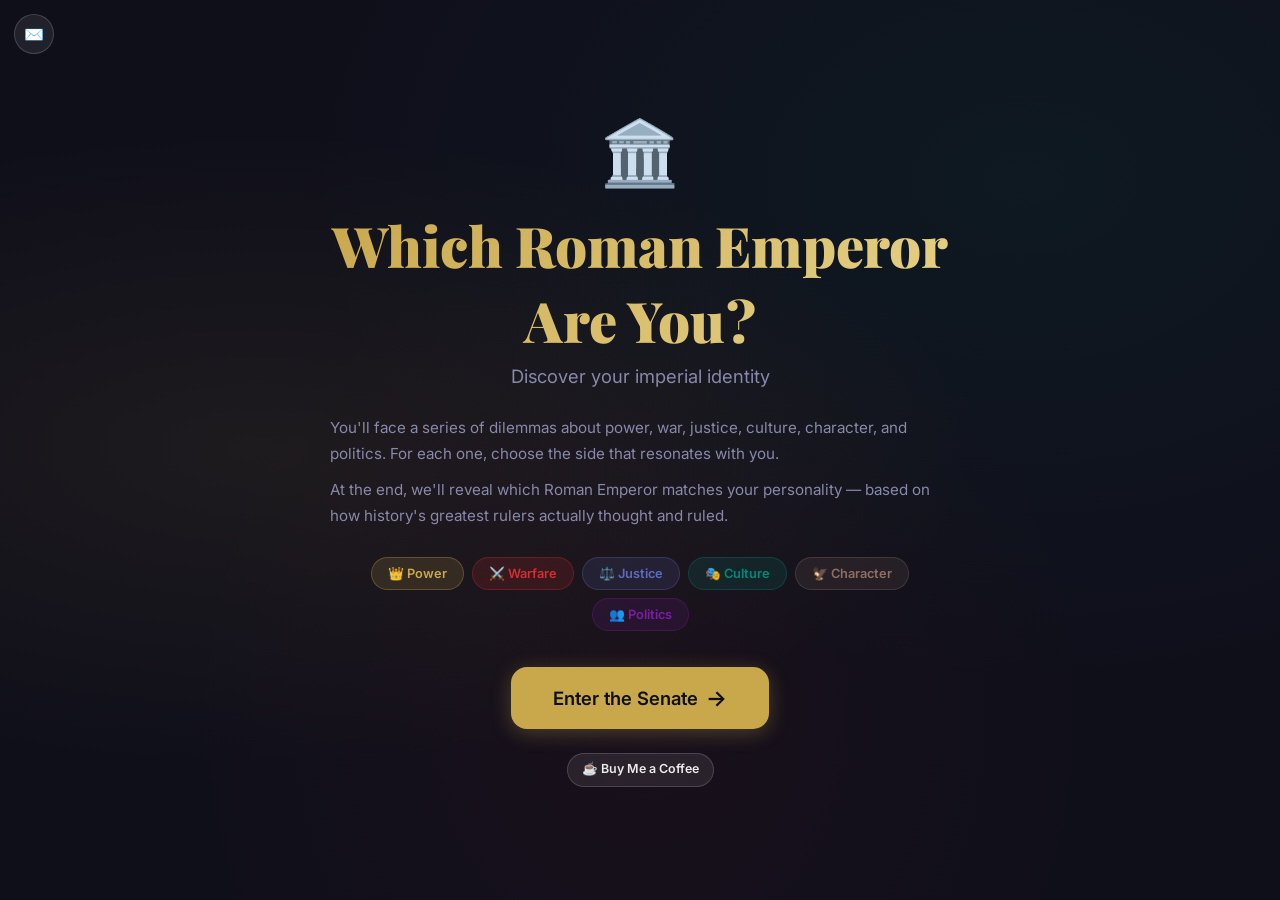
==== commit 88919cdc: "removed admin link" ====
--- a/index.html
+++ b/index.html
@@ -39,7 +39,6 @@
   <!-- Preconnects -->
   <link rel="preconnect" href="https://fonts.googleapis.com">
   <link rel="preconnect" href="https://fonts.gstatic.com" crossorigin>
-  <link rel="dns-prefetch" href="https://media.giphy.com">
 
   <!-- Styles -->
   <link rel="stylesheet" href="styles.css">
@@ -118,9 +117,6 @@
       <div class="start-footer">
         <a href="https://buymeacoffee.com/aaronchernick" target="_blank" rel="noopener noreferrer" class="btn btn-coffee-pill">☕ Buy Me a Coffee</a>
       </div>
-      <div class="admin-link-container">
-        <a href="admin.html" class="admin-link">🔒 Admin Portal</a>
-      </div>
     </div>
   </div>
 
@@ -167,6 +163,9 @@
       <div id="results-tab-content" class="tab-content">
         <div class="results-header">
           <h2 class="results-label">Your Roman Emperor</h2>
+          <div class="emperor-portrait-container">
+            <img id="emperor-portrait" class="emperor-portrait" src="" alt="Portrait of your emperor" loading="lazy" />
+          </div>
           <div id="emperor-icon-large" class="emperor-icon-large">🏛️</div>
           <h1 id="emperor-name" class="type-title">Augustus</h1>
           <p id="emperor-reign" class="emperor-reign">27 BC – 14 AD</p>
@@ -174,8 +173,12 @@
           <p id="emperor-tagline" class="type-subtitle">Patient · Strategic · Visionary · Disciplined</p>
         </div>
 
-        <div class="result-gif-container">
-          <img id="result-gif" class="result-gif" src="" alt="Your emperor character" loading="lazy" />
+        <div class="match-meter-section">
+          <div class="match-meter-label">Personality Match</div>
+          <div class="match-meter-bar">
+            <div id="match-meter-fill" class="match-meter-fill" style="width: 0%"></div>
+          </div>
+          <div id="match-meter-value" class="match-meter-value">0%</div>
         </div>
 
         <p id="emperor-description" class="type-description"></p>
@@ -192,6 +195,10 @@
         </div>
 
         <button id="play-again-btn" class="btn btn-primary btn-large" aria-label="Play the quiz again">Play Again <span class="btn-arrow" aria-hidden="true">↻</span></button>
+
+        <div class="share-section">
+          <button id="share-btn" class="btn btn-ghost btn-share" aria-label="Share your result">📤 Share Your Result</button>
+        </div>
 
         <div id="emperor-traits-section" class="stats-section">
           <h3 class="stats-title">📜 Historical Context</h3>
--- a/styles.css
+++ b/styles.css
@@ -555,20 +555,87 @@
   font-weight: 600;
 }
 
-.result-gif-container {
-  margin: 24px auto;
-  border-radius: var(--radius);
+/* ===== EMPEROR PORTRAIT ===== */
+.emperor-portrait-container {
+  margin: 24px auto 16px;
+  width: 180px;
+  height: 180px;
+  border-radius: 50%;
   overflow: hidden;
-  box-shadow: var(--shadow);
-  max-width: 320px;
-  border: 1px solid rgba(255,255,255,0.08);
-}
-
-.result-gif {
+  border: 3px solid var(--accent);
+  box-shadow: 0 0 30px rgba(201, 168, 76, 0.15), var(--shadow);
+  position: relative;
+}
+
+.emperor-portrait-container::after {
+  content: '';
+  position: absolute;
+  inset: 0;
+  border-radius: 50%;
+  border: 1px solid rgba(255,255,255,0.1);
+}
+
+.emperor-portrait {
   width: 100%;
+  height: 100%;
+  object-fit: cover;
   display: block;
-  min-height: 200px;
   background: var(--bg-card);
+}
+
+/* ===== MATCH METER ===== */
+.match-meter-section {
+  max-width: 300px;
+  margin: 0 auto 28px;
+  text-align: center;
+}
+
+.match-meter-label {
+  font-size: 0.75rem;
+  font-weight: 700;
+  text-transform: uppercase;
+  letter-spacing: 0.1em;
+  color: var(--text-muted);
+  margin-bottom: 8px;
+}
+
+.match-meter-bar {
+  height: 8px;
+  background: rgba(255,255,255,0.06);
+  border-radius: 99px;
+  overflow: hidden;
+  margin-bottom: 6px;
+}
+
+.match-meter-fill {
+  height: 100%;
+  border-radius: 99px;
+  background: linear-gradient(90deg, var(--accent), #e8d48b);
+  transition: width 1.2s cubic-bezier(0.4, 0, 0.2, 1);
+  width: 0%;
+}
+
+.match-meter-value {
+  font-size: 1.2rem;
+  font-weight: 800;
+  color: var(--accent);
+}
+
+/* ===== SHARE BUTTON ===== */
+.share-section {
+  text-align: center;
+  margin-bottom: 28px;
+}
+
+.btn-share {
+  font-size: 0.9rem;
+  border: 1px solid rgba(255,255,255,0.12);
+  transition: all var(--transition);
+}
+
+.btn-share:hover {
+  border-color: var(--accent);
+  color: var(--accent);
 }
 
 .type-description {
@@ -841,8 +908,12 @@
   animation: fadeUp 0.6s ease-out;
 }
 
-.results-animate .result-gif-container {
+.results-animate .emperor-portrait-container {
   animation: fadeUp 0.8s ease-out;
+}
+
+.results-animate .match-meter-section {
+  animation: fadeUp 0.9s ease-out;
 }
 
 .results-animate .type-description {
